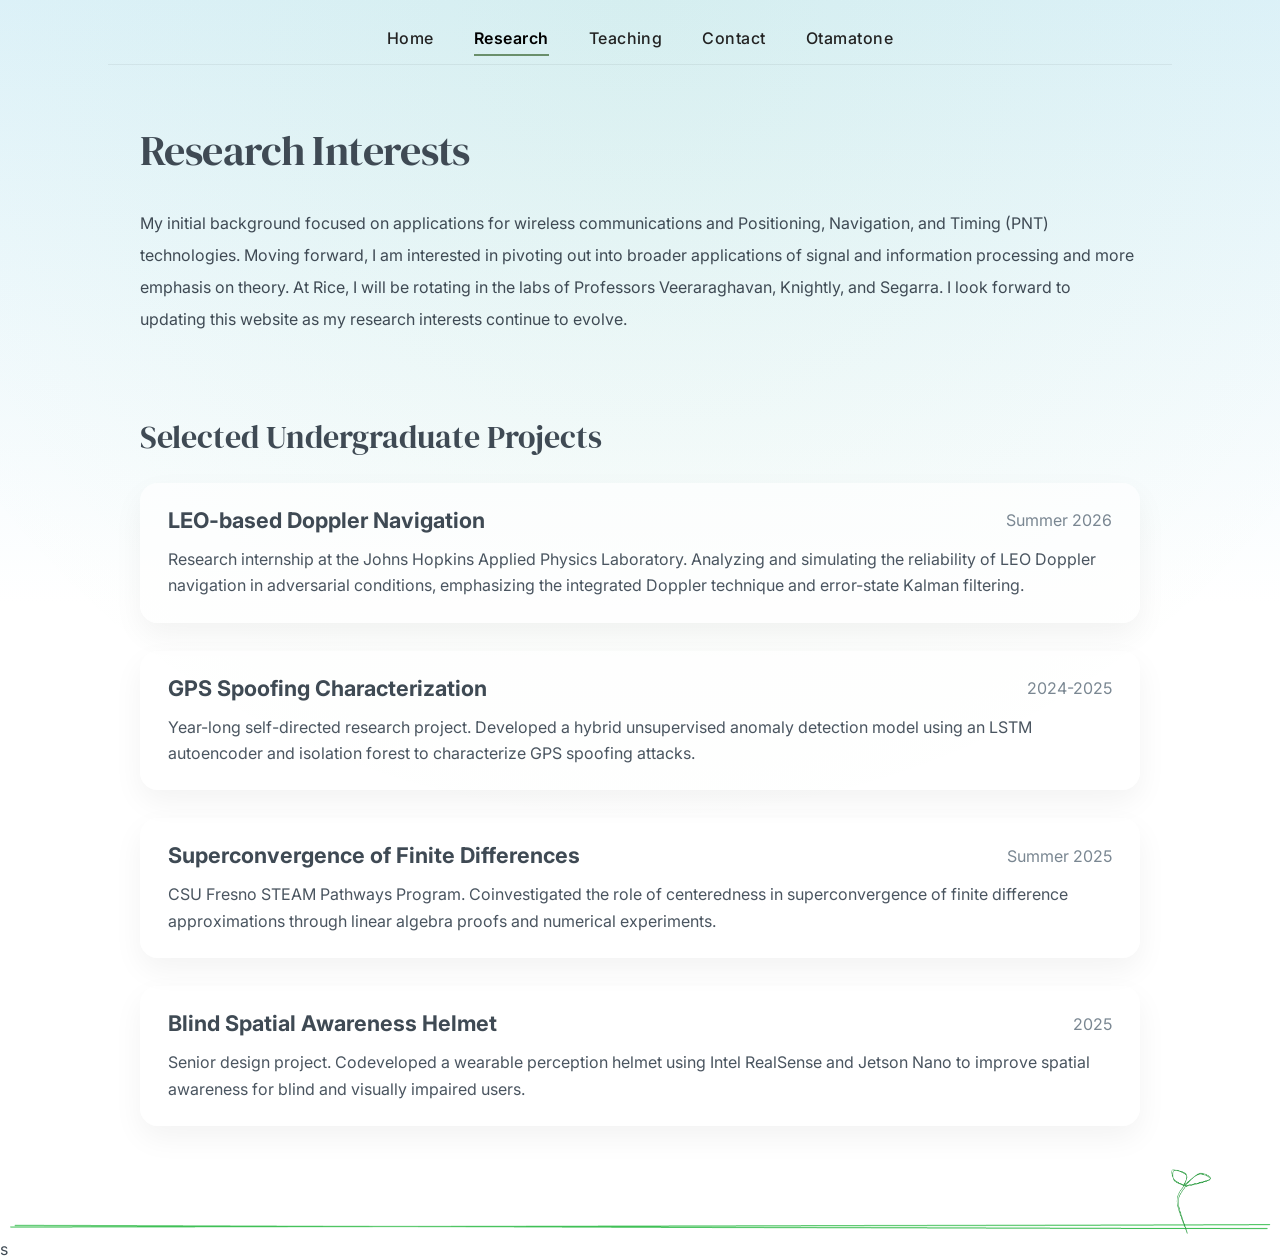
==== research.html @ c02e7fc0 "Add files via upload" ====
<!DOCTYPE html>
<html lang="en">
<head>
    <meta charset="UTF-8">
    <meta name="viewport" content="width=device-width, initial-scale=1.0">
    <link rel="stylesheet" href="style.css">
    <title>Joseph Igot</title>
    <link href="https://fonts.googleapis.com/css2?family=DM+Serif+Display&display=swap" rel="stylesheet">
    <link
    rel="stylesheet"
    href="https://cdnjs.cloudflare.com/ajax/libs/font-awesome/6.5.2/css/all.min.css"/>
    <link href="https://fonts.googleapis.com/css2?family=Inter&display=swap" rel="stylesheet">

</head>
<body>

    <!-- Site Header -->
    <header>
        <div class="navigation">
            <nav>
                <a href="index.html">Home</a>
                <a href="research.html" class="active">Research</a>
                <a href="teaching.html">Teaching</a>
                <a href="mailto:ji32@rice.edu?subject=Website%20Contact">Contact</a>
                <a href="otamatone.html">Otamatone</a>
            </nav>
        </div>
    </header>

    <!-- Homepage -->
    <section id = "research">
        <div class="research-information"> 
            <h1 class="research-information-title">Research Interests</h1>
            <p class="research-information-text">My initial background focused on applications for wireless communications and Positioning, Navigation, and Timing (PNT) technologies. 
                Moving forward, I am interested in pivoting out into broader applications of signal and information processing and more emphasis on theory. 
                At Rice, I will be rotating in the labs of Professors Veeraraghavan, Knightly, and Segarra. I look forward to updating this website as my research interests continue to evolve.
            </p>
        </div>

        <div class="projects">
            <h2 class="projects-section-title">Selected Undergraduate Projects</h2>

            <article class="project-card">
                <div class="project-header">
                    <h3 class="project-title">LEO-based Doppler Navigation</h3>
                    <h3 class="project-date">Summer 2026</h3>
                </div>
                <p>Research internship at the Johns Hopkins Applied Physics Laboratory. Analyzing and simulating the reliability of LEO Doppler navigation in adversarial conditions, emphasizing the integrated Doppler technique and error-state Kalman filtering.</p>
            </article>

            <article class="project-card">
                <div class="project-header">
                    <h3 class="project-title">GPS Spoofing Characterization</h3>
                    <h3 class="project-date">2024-2025</h3>
                </div>
                <p>Year-long self-directed research project. Developed a hybrid unsupervised anomaly detection model using an LSTM autoencoder and isolation forest to characterize GPS spoofing attacks.</p>
            </article>

            <article class="project-card">
                <div class="project-header">
                    <h3 class="project-title">Superconvergence of Finite Differences</h3>
                    <h3 class="project-date">Summer 2025</h3>
                </div>
                <p>CSU Fresno STEAM Pathways Program. Coinvestigated the role of centeredness in superconvergence of finite difference approximations through linear algebra proofs and numerical experiments.</p>
            </article>

            <article class="project-card">
                <div class="project-header">
                    <h3 class="project-title">Blind Spatial Awareness Helmet</h3>
                    <h3 class="project-date">2025</h3>
                </div>
                <p>Senior design project. Codeveloped a wearable perception helmet using Intel RealSense and Jetson Nano to improve spatial awareness for blind and visually impaired users.</p>
            </article>
        </div>


        <div class="ground">
            <img src="pictures/horizontal_line.png" class="ground-line">
            <img src="pictures/sprout.png" class="ground-sprout">
        </div>

    </section>

    <!-- Future Sections -->

</body>
</html>s
---- style.css ----
/* =========================
   Base / Global Styles
   ========================= */

html {
    -webkit-text-size-adjust: 100%;
    text-size-adjust: 100%;
    scroll-behavior: smooth;
}

body {
    margin: 0;
    min-height: calc(100vh - 90px);
    color: #3f4a54;
    font-family: 'Inter', sans-serif;
    background:
        radial-gradient(circle at top center, rgba(44, 166, 48, 0.05), transparent 60%),
        linear-gradient(to bottom, #def2fa 0%, #ffffff 48%);
    background-repeat: no-repeat;
    -webkit-font-smoothing: antialiased;
    text-rendering: optimizeLegibility;
}

img {
    display: block;
    max-width: 100%;
}

a {
    color: #2ca630;
}

::selection {
    background: rgba(44, 166, 48, 0.18);
}


/* =========================
   Site Header / Navigation
   ========================= */

.navigation {
    max-width: 1000px;
    margin: 0 auto 6px;
    padding: 24px 32px 12px;
    border-bottom: 1px solid rgba(0, 0, 0, 0.06);
}

.navigation nav {
    display: flex;
    align-items: center;
    justify-content: center;
    gap: 40px;
}

.navigation a {
    position: relative;
    padding: 4px 0;
    color: #222;
    font-size: 16px;
    font-weight: 500;
    letter-spacing: 0.03em;
    text-decoration: none;
    transition: color 0.2s ease, transform 0.2s ease;
}

.navigation a:hover {
    color: #3f4a54;
    transform: translateY(-1px);
}

.navigation a::after {
    content: "";
    position: absolute;
    left: 0;
    bottom: -4px;
    width: 0;
    height: 2px;
    background-color: #6a8f6b;
    transition: width 0.25s ease;
}

.navigation a:hover::after {
    width: 100%;
}

.navigation a.active {
    color: #000;
    font-weight: 600;
}

.navigation a.active::after {
    width: 100%;
}

@media (max-width: 800px) {
    .navigation {
        padding: 16px 10px 10px;
    }

    .navigation nav {
        display: flex;
        flex-wrap: wrap;
        justify-content: center;
        gap: 8px 12px;
    }

    .navigation a {
        font-size: 14px;
        letter-spacing: 0.01em;
    }

    .navigation a.active {
        font-weight: 600;
    }
}

/* =========================
   Ground Motif
   ========================= */

@property --scale {
    syntax: "<number>";
    inherits: false;
    initial-value: 1;
}

.ground {
    position: relative;
    width: 100%;
    margin-top: 88px;
}

.ground-line {
    display: block;
    width: 100%;
    animation: groundBounce 3s ease-in-out infinite;
}

.ground-chicken {
    position: absolute;
    right: 25%;
    bottom: 0;
    width: 120px;
    transform-origin: center bottom;
    --scale: 1;
    animation: chickenBob 3.2s ease-in-out infinite;
    filter: drop-shadow(0px 3px 4px rgba(0, 0, 0, 0.08));
}

.ground-chicken:hover {
    --scale: 1.08;
}

.ground-clover {
    position: absolute;
    left: 10%;
    bottom: 0;
    width: 60px;
    transform-origin: center bottom;
    --scale: 1;
    --sway: 1;
    animation: plantSwayLeft 5.2s ease-in-out infinite;
}



.ground-clover:hover {
    --scale: 1.08;
}

.ground-sprout {
    position: absolute;
    right: 5%;
    bottom: 0;
    width: 50px;
    transform-origin: center bottom;
    --scale: 1;
    --sway: 1;
    animation: plantSwayRight 5.2s ease-in-out infinite;
}

.ground-sprout:hover {
    --scale: 1.08;
}

/* =========================
   Hero Section
   ========================= */

.hero {
    display: flex;
    align-items: center;
    justify-content: center;
    gap: 40px;

    max-width: 1000px;
    margin: 0 auto 24px;
    padding: 56px 48px 0;

    animation: fadeLift 0.7s ease both;
    animation-delay: 0.08s;
}

.hero-media {
    display: flex;
    flex-direction: column;
    align-items: center;
}

.hero-media img {
    width: 260px;
    max-width: 900px;
    margin-right: 0;
    border-radius: 50%;
    box-shadow: 0 10px 30px rgba(0, 0, 0, 0.08);
}

.social-icons {
    display: flex;
    justify-content: center;
    gap: 18px;
    margin-top: 18px;
}

.social-icons a {
    color: #4a5560;
    font-size: 28px;
    transition: color 0.2s ease, transform 0.2s ease;
}

.social-icons a:hover {
    color: #2ca630;
    transform: translateY(-2px);
}

.hero-title {
    margin-bottom: 0.45em;
    font-family: "DM Serif Display", serif;
    font-size: 3.3rem;
    font-weight: 400;
    line-height: 1;
    letter-spacing: -0.025em;
    text-align: left;
    text-decoration: underline;
    text-decoration-color: #2ca630;
    text-decoration-thickness: 2px;
    text-underline-offset: 5px;
}

.hero-text {
    max-width: 680px;
    color: #4a5560;
    font-size: 18px;
    line-height: 1.72;
}

/* =========================
   Research
   ========================= */

.research-information {
    display: flex;
    flex-direction: column;
    align-items: flex-start;
    justify-content: center;
    max-width: 1000px;
    margin: 0 auto 40px;
    padding: 56px 48px 0;
    animation: fadeLift 0.7s ease both
}

.research-information-title {
    margin: 0 0 0.75em 0;
    font-family: "DM Serif Display", serif;
    font-size: 2.6rem;
    font-weight: 400;
    line-height: 1.15;
    letter-spacing: -0.015em;
    text-align: left;
}

.research-information h1 {
    margin-bottom: 16px; /* or even 8px */
}

.research-information p {
    line-height: 2;
}

.projects {
    max-width: 1000px;
    margin: 0 auto;
    padding: 24px 48px 0;
}

.projects-section-title {
    margin: 0 0 24px;
    font-family: "DM Serif Display", serif;
    font-size: 2rem;
    font-weight: 400;
    color: #3f4a54;
}

.project-card {
    margin-bottom: 28px;
    padding: 24px 28px;
    border-radius: 18px;
    background: rgba(255, 255, 255, 0.68);
    box-shadow: 0 12px 30px rgba(0, 0, 0, 0.05);
}

.project-header {
    display: flex;
    align-items: center;
    justify-content: space-between;
    margin-bottom: 12px;
}

.project-title,
.project-date {
    margin: 0;
}

.project-title {
    font-size: 1.35rem;
    line-height: 1.25;
    color: #3f4a54;
}

.project-date {
    font-size: 1rem;
    font-weight: 400;
    color: #7a8792;
    white-space: nowrap;
}

.project-card p {
    margin: 0;
    color: #4a5560;
    font-size: 16px;
    line-height: 1.65;
}


/* =========================
   Teaching
   ========================= */

/* Override of the base body gradient */
.teaching-page {
    background:
        radial-gradient(circle at 30% 18%, rgba(44, 166, 48, 0.04), transparent 58%),
        linear-gradient(
            to bottom,
            #def2fa 0%,
            #f8fcfe 35%,
            #f7faf9 60%,
            #fafbfa 95%,
            #ffffff 100%
        );
        background-repeat: no-repeat;
    }



.teaching-top {
    display: flex;
    align-items: flex-start;
    justify-content: center;
    gap: 80px;

    max-width: 1000px;
    margin: 0 auto 40px;
    padding: 56px 48px 0;
}

.teaching-statement {
    flex: 1.2;
    max-width: 680px;
    animation: fadeLift 0.7s ease both;
    animation-delay: 0.08s;
}

.teaching-statement-title {
    margin: 0 0 0.75em 0;
    font-family: "DM Serif Display", serif;
    font-size: 2.6rem;
    font-weight: 400;
    line-height: 1.15;
    letter-spacing: -0.015em;
    text-align: left;
}

.teaching-statement-text {
    margin-bottom: 1.8em;
    color: #4a5560;
    font-size: 18px;
    line-height: 1.72;
}

.california {
    display: flex;
    flex: 0.8;
    align-items: flex-start;
    justify-content: center;
    padding-top: 72px;
    animation: slideInRightSoft 0.85s ease both;
    animation-delay: 0.18s;
}

.california-visual {
    transition: transform 0.3s ease;
}

.california-visual:hover {
    transform: translateY(-3px);
}

.california-figure {
    position: relative;
    width: min(520px, 100%);
    min-height: 420px;
}

.california-figure::after {
    content: "";
    position: absolute;
    top: 8%;
    left: 63%;
    max-width: calc(100vw - 40px);
    width: 330px;
    height: 278px;
    z-index: 1;
    border-radius: 24px;
    background: rgba(255, 255, 255, 0.05);
    backdrop-filter: blur(6px);
    box-shadow: 0 10px 30px rgba(0, 0, 0, 0.06);
    pointer-events: none;
}

.california-map {
    display: block;
    width: 100%;
    max-width: 250px;
    height: auto;
    filter: drop-shadow(-4px 1px 5px rgba(0, 0, 0, 0.14));
}

.california-pin {
    position: absolute;
    top: 48%;
    left: 21%;
    z-index: 3;

    width: 40px;
    height: 40px;
    padding: 0;
    border: 0;

    cursor: pointer;
    background: transparent;
    transform: translate(-50%, -50%);
    transition: transform 0.25s ease, filter 0.25s ease;
    animation: pinPulse 2.2s ease-in-out infinite;
    filter: drop-shadow(0 0 4px rgba(44, 166, 48, 0.22));
}

.california-pin img {
    display: block;
    width: 100%;
    height: auto;
}

.california-pin:hover,
.california-pin:focus-visible {
    transform: translate(-50%, -50%) scale(1.12);
    filter: drop-shadow(0 0 8px rgba(44, 166, 48, 0.38));
}

.map-label {
    position: absolute;
    top: 55%;
    left: 24%;
    transform: translate(-50%, -50%);
    pointer-events: none;
    color: #af3f3f;
    font-size: 13px;
    font-weight: 600;
    opacity: 0.85;
}

.map-gallery {
    position: absolute;
    top: 8%;
    left: 63%;
    z-index: 2;
    max-width: calc(100vw - 40px);
    width: 330px;
    padding: 14px 14px 18px;
    border-radius: 24px;

    background: rgba(255, 255, 255, 0.72);
    backdrop-filter: blur(10px);
    box-shadow: 0 18px 40px rgba(0, 0, 0, 0.08);

    opacity: 0;
    visibility: hidden;
    transform: translateY(10px) scale(0.98);
    transition:
        opacity 0.25s ease,
        transform 0.25s ease,
        visibility 0.25s ease;
}

.california-figure:hover .map-gallery,
.california-figure:focus-within .map-gallery,
.california-figure.gallery-open .map-gallery {
    opacity: 1;
    visibility: visible;
    transform: translateY(0) scale(1);
}

.california-figure:hover::after,
.california-figure:focus-within::after,
.california-figure.gallery-open::after {
    opacity: 0;
}

.gallery-track {
    position: relative;
    width: 100%;
    aspect-ratio: 5 / 4;
    overflow: hidden;
    border-radius: 20px;
    background: #eef3f6;
}

.gallery-image {
    position: absolute;
    inset: 0;
    width: 100%;
    height: 100%;
    object-fit: contain;
    opacity: 0;
    transform: scale(0.8);
    transition: opacity 0.3s ease, transform 0.3s ease;
}

.gallery-image.active {
    opacity: 1;
    transform: scale(1);
}

.gallery-arrow {
    position: absolute;
    top: 50%;
    z-index: 4;

    width: 38px;
    height: 38px;
    border: 0;
    border-radius: 999px;

    cursor: pointer;
    background: rgba(255, 255, 255, 0.92);
    box-shadow: 0 6px 16px rgba(0, 0, 0, 0.12);

    font-size: 24px;
    line-height: 1;
    transform: translateY(-50%);
}

.gallery-prev {
    left: 22px;
}

.gallery-next {
    right: 22px;
}

.gallery-dots {
    display: flex;
    justify-content: center;
    gap: 10px;
    margin-top: 12px;
}

.gallery-dot {
    width: 8px;
    height: 8px;
    border: 0;
    border-radius: 999px;
    cursor: pointer;
    background: #111;
    opacity: 0.28;
}

.gallery-dot.active {
    opacity: 1;
}


/* =========================
   Teaching Responsive
   ========================= */

@media (max-width: 800px) {
    .teaching-top {
        flex-direction: column;
        gap: 32px;
        padding: 40px 20px 0;
    }

    .california {
    display: none;
  }
}


/* =========================
   Teaching Experience (New)
   ========================= */

.teaching-experience::before {
    content: "";
    display: block;
    height: 40px;
    margin-bottom: 16px;

    background: linear-gradient(
        to bottom,
        rgba(222, 242, 250, 0.8),
        rgba(247, 250, 249, 0)
    );

    border-radius: 50%;
    filter: blur(8px);
    opacity: 0.4;

    position: absolute;
    top: -40px;
    left: 0;
    width: 100%;
    height: 60px;
    pointer-events: none;
}

.teaching-experience {
    display: flex;
    flex-direction: column;
    align-items: flex-start;
    gap: 32px;
    max-width: 1000px;
    margin: 0 auto 40px;
    padding: 56px 48px 0;
        background:
        linear-gradient(
            to top,
            rgba(0, 0, 0, 0.06) 0%,
            rgba(0, 0, 0, 0.03) 35%,
            rgba(0, 0, 0, 0.06) 0%,
        ),
        #f6faf8;

    border-radius: 24px;
    backdrop-filter: blur(6px);
    border-radius: 24px;
    padding: 72px 48px 48px;

     animation: fadeLift 0.7s ease both;
     animation-delay: 0.08s;
}




/* Section title */
.teaching-experience-title {
    font-family: "DM Serif Display", serif;
    font-size: 2.6rem;
    font-weight: 400;
    line-height: 1.15;
    letter-spacing: -0.015em;
}

/* Two-column layout */
.teaching-experience-columns {
    display: flex;
    gap: 64px;
    width: 100%;
}

/* Each column */
.teaching-experience-group {
    flex: 1;
    display: flex;
    flex-direction: column;
    gap: 20px;
}

/* Column titles */
.teaching-experience-group-title {
    font-family: "DM Serif Display", serif;
    font-size: 1.6rem;
    font-weight: 400;
    line-height: 1.2;
}

/* Card container */
.teaching-experience-cards {
    display: flex;
    flex-direction: column;
    gap: 20px;
}

/* Individual card */
.teaching-experience-card {
    padding: 18px 20px;
    border-radius: 14px;

    background: rgba(255, 255, 255, 0.85);
    border: 1px solid rgba(0, 0, 0, 0.04);
    backdrop-filter: blur(8px);

    box-shadow: 0 8px 20px rgba(0, 0, 0, 0.04);

    transition: transform 0.2s ease, box-shadow 0.2s ease;
}

/* Subtle hover interaction */
.teaching-experience-card:hover {
    transform: translateY(-3px);
    box-shadow: 0 12px 26px rgba(0, 0, 0, 0.08);
}

/* Card text styles */
.teaching-experience-card-title {
    font-family: 'Inter', sans-serif;
    font-size: 18px;
    font-weight: 600;
    color: #222;
    margin-bottom: 4px;
}

.teaching-experience-card-dates {
    font-family: 'Inter', sans-serif;
    font-size: 16px;
    color: #666665;
    margin-bottom: 6px;
}

.teaching-experience-card-description {
    font-family: 'Inter', sans-serif;
    font-size: 17px;
    color: #4a5560;
    line-height: 1.6;
}

@media (max-width: 800px) {
    .teaching-experience-columns {
        flex-direction: column;
        gap: 40px;
    }
}

/* =========================
   Otamatone
   ========================= */

.party {
    background: linear-gradient(
        to right,
        #fbe6f0,
        #e7fcfa,
        #e9e6fb,
        #fef0e3,
        #e2ffdf,
        #fef0e3,
        #e9e6fb,
        #e7fcfa,
        #fbe6f0
    );
    background-size: 200% 100%;
    animation: backgroundPan 10s linear infinite;
}

@keyframes backgroundPan {
    from {
        background-position: 0%;
    }
    to {
        background-position: -200%;
    }
}

@keyframes backgroundPan {
    from {
        background-position: 0% center;
    }

    to {
        background-position: -200% center;
    }
}


#scene {
    position: relative;
    width: 100vw;
    height: 90vh;
    overflow: hidden;
}

.tile {
  opacity: 0.4;
  position: relative;
}

.tile:before {
    background-color: rgb(225, 253, 255);
    opacity: 0.4;
    content: "";
    position: absolute;
    inset: 0.5px
}

.tile:hover {
    opacity: 0.6;
}

#tiles {
    height: 100vh;
    width: 100vw;
    display: grid;
    grid-template-columns: repeat(var(--columns), 1fr);
    grid-template-rows: repeat(var(--rows), 1fr);
}

#scene .ground {
    position: absolute;
    left: 0;
    bottom: 0;
    width: 100%;
    z-index: 2;
}

#scene .spotlight {
    position: absolute;
    left: 33%;
    bottom: 25%;
    width: 35%;
    z-index: 2;
    pointer-events: auto;
    animation: otamatoneHop 1.57s ease-in-out infinite;
}

#scene .otamatone-dancer {
    width: 100%;
    --scale: 1;
    transform-origin: center bottom;
    transition: transform 0.2s ease;
    animation: otamatoneFlip 1.57s steps(1) infinite;
}


#scene .otamatone-dancer img {
    display: block;
    width: 100%;
    animation: otamatoneWobble 0.393s ease-in-out infinite alternate;
}

#scene .spotlight:hover .otamatone-dancer {
    --scale: 1.08;
}

#scene .ground-clover,
#scene .ground-sprout {
    --sway: 2; /* increase intensity */
}

#scene .ground-clover,
#scene .ground-sprout {
    --sway: 4;
    animation-duration: 1.57s;
}

#scene .ground-chicken {
    animation: chickenDance 1.57s ease-in-out infinite;
}

/* =========================
   Instagram Panel
   ========================= */

.instagram-panel {
    position: absolute;
    left: 18%;
    top: 40%;
    transform: translateY(-50%);
    width: min(28vw, 340px);
    min-width: 220px;
    max-width: 340px;
    z-index: 3;
}

.ig-card {
    width: 100%;
    padding: clamp(14px, 2vw, 22px);

    /* more "glass", less flat white */
    background: rgba(255, 255, 255, 0.35);
    backdrop-filter: blur(12px);
    -webkit-backdrop-filter: blur(12px);

    border-radius: clamp(16px, 2vw, 22px);

    /* subtle edge instead of heavy box */
    border: 1px solid rgba(255, 255, 255, 0.3);

    text-align: center;

    /* softer, more diffused shadow */
    box-shadow: 
        0 8px 20px rgba(0, 0, 0, 0.12),
        0 2px 6px rgba(0, 0, 0, 0.08);

    font-family: 'Inter', sans-serif;
    box-sizing: border-box;
}

.card::before {
  content: "";
  position: absolute;
  inset: -4px;
  background: conic-gradient(
    from 0deg,
    transparent 0%,
    transparent 40%,
    rgba(255,255,255,0.9) 48%,
    white 50%,
    rgba(255,255,255,0.9) 52%,
    transparent 60%,
    transparent 100%
    );
  animation: spin 3s linear infinite;
}

.card::after {
  content: "";
  position: absolute;
  inset: 4px;
  background: #111; /* your card background */
  border-radius: 14px;
}

@keyframes spin {
  to {
    transform: rotate(360deg);
  }
}

.ig-avatar {
    width: clamp(64px, 7vw, 96px);
    height: clamp(64px, 7vw, 96px);
    border-radius: 50%;
    margin: 0 auto 10px;
    object-fit: cover;
}

.ig-card h3 {
    margin: 0 0 8px;
    font-size: clamp(1rem, 1.6vw, 1.3rem);
}

.ig-card p {
    margin: 0;
    font-size: clamp(0.9rem, 1.2vw, 1rem);
    line-height: 1.4;
}

.ig-button {
    display: inline-block;
    margin-top: 12px;
    padding: clamp(9px, 1vw, 11px) clamp(16px, 1.6vw, 20px);
    background: #E1306C;
    color: white;
    text-decoration: none;
    border-radius: 999px;
    font-weight: bold;
    font-size: clamp(0.88rem, 1.1vw, 0.98rem);
    transition: background 0.2s ease, transform 0.2s ease;
}

.ig-button:hover {
    background: #c72a5f;
    transform: translateY(-1px);
}

@media (max-width: 900px) {
    .instagram-panel {
        left: 24px;
        top: 22%;
        width: min(34vw, 300px);
        min-width: 200px;
    }
}

@media (max-width: 700px) {
    .instagram-panel {
        position: static;
        transform: none;
        width: min(92vw, 360px);
        min-width: 0;
        margin: 20px auto 0;
    }
}

/* =========================
   Bragging
   ========================= */

.bragging {
    position: absolute;
    color: #525a62;
    font-size: 18px;
    line-height: 1.72;
    max-width: 400px;
    left: 65%;
    top:25%;
    z-index: 3;
    transform: translateX(-40px);
    animation: fadeSlideIn 1s ease-out forwards;
    text-shadow: 0 2px 8px rgba(0, 0, 0, 0.15);
}   

.bragging:hover {
    text-shadow: 0 4px 12px rgba(224, 235, 158, 0.376);
    transform: translateX(-40px) translateY(-2px);
}

.bragging h3 {
    font-family: "DM Serif Display", serif;
    font-weight: 200;
    color:#525a62;
}

/* TEXT sits on top */
.bragging h3,
.bragging p {
  position: relative;
  z-index: 2;
}

.bragging p {
    font-family: 'Inter', sans-serif;
    font-size: 16px; 
}

/* PARTICLE LAYER */
.particle-field {
  position: absolute;
  inset: 0;             /* fill entire bragging div */
  z-index: 1;
  pointer-events: none; /* don't block clicks */
}

.particle-field {
  position: absolute;
  inset: 0;
  z-index: 1;
  pointer-events: none;
}

.bubble {
  position: absolute;
  bottom: -30px;
  left: var(--x);
  width: var(--size);
  height: var(--size);
  border-radius: 50%;
  box-shadow: 0 0 10px rgba(255,255,255,0.2);
  opacity: 0;
  animation: bubbleFloat 6s ease-in infinite;
  animation-delay: var(--delay);
}

@keyframes bubbleFloat {
  0% {
    transform: translateY(0) translateX(0) scale(0.7);
    opacity: 0;
  }
  15% {
    opacity: 0.7;
  }
  50% {
    transform: translateY(-120px) translateX(20px) scale(1);
  }
  100% {
    transform: translateY(-260px) translateX(-10px) scale(1.1);
    opacity: 0;
  }
}

/* =========================
   Play button
   ========================= */

#music-btn {
    position: absolute;
    top: 73%;
    right: 44%;
    background: #ffcc00;
    border: none;
    padding: 10px 16px;
    font-family: 'Inter', sans-serif;
    font-size: 16px;
    border-radius: 8px;
    cursor: pointer;
    box-shadow: 0 4px 0 #cc9900;
}

#music-btn:active {
    transform: translateY(2px);
    box-shadow: 0 2px 0 #cc9900;
}



/* =========================
   Animations
   ========================= */

@keyframes chickenDance {
    /* START: facing LEFT (default image) */
    0% {
        transform: translateX(0) translateY(0) scaleX(1) scale(var(--scale));
    }

    /* hop left 1 */
    12.5% {
        transform: translateX(-20px) translateY(-15px) scaleX(1) scale(var(--scale));
    }

    /* land left 1 */
    25% {
        transform: translateX(-40px) translateY(0) scaleX(1) scale(var(--scale));
    }

    /* hop left 2 */
    37.5% {
        transform: translateX(-60px) translateY(-15px) scaleX(1) scale(var(--scale));
    }

    /* land left 2 */
    50% {
        transform: translateX(-80px) translateY(0) scaleX(1) scale(var(--scale));
    }

    /* TURN AROUND (face right) */
    50.01% {
        transform: translateX(-80px) translateY(0) scaleX(-1) scale(var(--scale));
    }

    /* hop right 1 */
    62.5% {
        transform: translateX(-60px) translateY(-15px) scaleX(-1) scale(var(--scale));
    }

    /* land right 1 */
    75% {
        transform: translateX(-40px) translateY(0) scaleX(-1) scale(var(--scale));
    }

    /* hop right 2 */
    87.5% {
        transform: translateX(-20px) translateY(-15px) scaleX(-1) scale(var(--scale));
    }

    /* back to start */
    100% {
        transform: translateX(0) translateY(0) scaleX(-1) scale(var(--scale));
    }
}

@keyframes fadeLift {
    0% {
        opacity: 0;
        transform: translateY(10px);
    }

    100% {
        opacity: 1;
        transform: translateY(0);
    }
}

@keyframes groundBounce {
    0% {
        transform: translateY(0);
    }
    25% {
        transform: translateY(1px); /* sink */
    }
    50% {
        transform: translateY(0);
    }
    75% {
        transform: translateY(0px); /* slight rise */
    }
    100% {
        transform: translateY(0);
    }
}

@keyframes chickenBob {
    0% {
        transform: translateY(0px) scale(var(--scale));
    }

    50% {
        transform: translateY(-4px) scale(var(--scale));
    }

    100% {
        transform: translateY(0px) scale(var(--scale));
    }
}

@keyframes plantSwayLeft {
    0%   { transform: rotate(0deg) scale(var(--scale)); }
    25%  { transform: rotate(calc(-4deg * var(--sway))) scale(var(--scale)); }
    50%  { transform: rotate(calc(3deg * var(--sway))) scale(var(--scale)); }
    75%  { transform: rotate(calc(-2deg * var(--sway))) scale(var(--scale)); }
    100% { transform: rotate(0deg) scale(var(--scale)); }
}

@keyframes plantSwayRight {
    0%   { transform: rotate(0deg) scale(var(--scale)); }
    25%  { transform: rotate(calc(3deg * var(--sway))) scale(var(--scale)); }
    50%  { transform: rotate(calc(-4deg * var(--sway))) scale(var(--scale)); }
    75%  { transform: rotate(calc(2deg * var(--sway))) scale(var(--scale)); }
    100% { transform: rotate(0deg) scale(var(--scale)); }
}

@keyframes pinPulse {
    0%,
    100% {
        transform: translate(-50%, -50%) scale(1);
    }

    50% {
        transform: translate(-50%, -50%) scale(1.08);
    }
}

@keyframes slideInRightSoft {
    0% {
        opacity: 0;
        transform: translateX(24px);
    }

    100% {
        opacity: 1;
        transform: translateX(0);
    }
}

@keyframes otamatoneHop {
    0% {
        transform: translateX(0) translateY(0);
    }
    20% {
        transform: translateX(20px) translateY(-28px);
    }
    40% {
        transform: translateX(60px) translateY(0);
    }
    50% {
        transform: translateX(60px) translateY(0);
    }
    70% {
        transform: translateX(20px) translateY(-28px);
    }
    90% {
        transform: translateX(0) translateY(0);
    }
    100% {
        transform: translateX(0) translateY(0);
    }
}

@keyframes otamatoneFlip {
    0%, 49% {
        transform: scaleX(1) scale(var(--scale));
    }
    50%, 100% {
        transform: scaleX(-1) scale(var(--scale));
    }
}

@keyframes otamatoneWobble {
    from {
        transform: rotate(-3deg);
    }
    to {
        transform: rotate(3deg);
    }
}

/* Fade + slide in */
@keyframes fadeSlideIn {
  to {
    opacity: 1;
    transform: translateX(0);
  }
}

/* Shiny sweep effect */
.award-text::after {
  content: "";
  position: absolute;
  top: 0;
  left: -100%;
  width: 50%;
  height: 100%;
  background: linear-gradient(
    120deg,
    transparent,
    rgba(255, 255, 255, 0.8),
    transparent
  );
  transform: skewX(-25deg);
  animation: shine 1.2s ease-out 0.6s forwards;
}

@keyframes shine {
  to {
    left: 150%;
  }
}
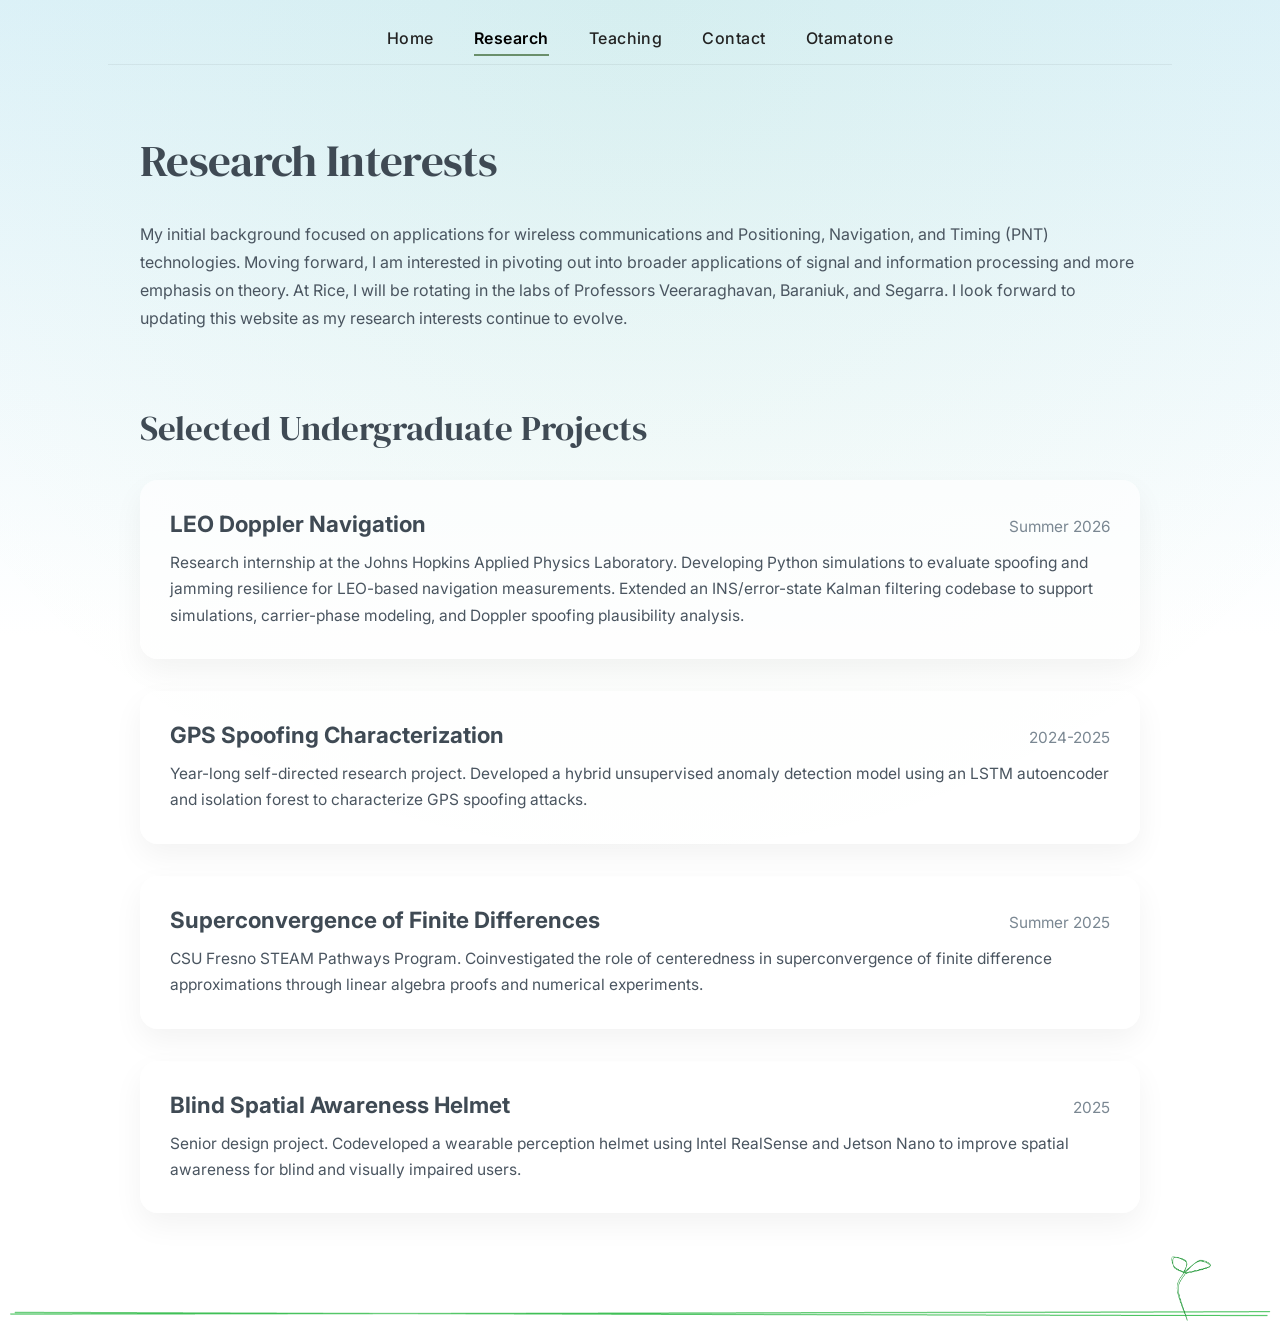
==== commit fb737279: "Updating website size adjustments" ====
--- a/research.html
+++ b/research.html
@@ -33,7 +33,7 @@
             <h1 class="research-information-title">Research Interests</h1>
             <p class="research-information-text">My initial background focused on applications for wireless communications and Positioning, Navigation, and Timing (PNT) technologies. 
                 Moving forward, I am interested in pivoting out into broader applications of signal and information processing and more emphasis on theory. 
-                At Rice, I will be rotating in the labs of Professors Veeraraghavan, Knightly, and Segarra. I look forward to updating this website as my research interests continue to evolve.
+                At Rice, I will be rotating in the labs of Professors Veeraraghavan, Baraniuk, and Segarra. I look forward to updating this website as my research interests continue to evolve.
             </p>
         </div>
 
@@ -42,10 +42,10 @@
 
             <article class="project-card">
                 <div class="project-header">
-                    <h3 class="project-title">LEO-based Doppler Navigation</h3>
+                    <h3 class="project-title">LEO Doppler Navigation</h3>
                     <h3 class="project-date">Summer 2026</h3>
                 </div>
-                <p>Research internship at the Johns Hopkins Applied Physics Laboratory. Analyzing and simulating the reliability of LEO Doppler navigation in adversarial conditions, emphasizing the integrated Doppler technique and error-state Kalman filtering.</p>
+                <p>Research internship at the Johns Hopkins Applied Physics Laboratory. Developing Python simulations to evaluate spoofing and jamming resilience for LEO-based navigation measurements. Extended an INS/error-state Kalman filtering codebase to support simulations, carrier-phase modeling, and Doppler spoofing plausibility analysis. </p>
             </article>
 
             <article class="project-card">
@@ -84,4 +84,4 @@
     <!-- Future Sections -->
 
 </body>
-</html>s+</html>
--- a/style.css
+++ b/style.css
@@ -192,52 +192,40 @@
     display: flex;
     align-items: center;
     justify-content: center;
-    gap: 40px;
-
-    max-width: 1000px;
+    gap: clamp(28px, 5vw, 72px);
+
+    max-width: min(1120px, 92vw);
     margin: 0 auto 24px;
-    padding: 56px 48px 0;
+    padding: clamp(36px, 6vw, 72px) clamp(24px, 5vw, 56px) 0;
 
     animation: fadeLift 0.7s ease both;
     animation-delay: 0.08s;
 }
 
 .hero-media {
+    flex: 0 1 auto;
     display: flex;
     flex-direction: column;
     align-items: center;
 }
 
 .hero-media img {
-    width: 260px;
-    max-width: 900px;
+    width: clamp(220px, 22vw, 300px);
     margin-right: 0;
     border-radius: 50%;
     box-shadow: 0 10px 30px rgba(0, 0, 0, 0.08);
 }
 
-.social-icons {
-    display: flex;
-    justify-content: center;
-    gap: 18px;
-    margin-top: 18px;
-}
-
-.social-icons a {
-    color: #4a5560;
-    font-size: 28px;
-    transition: color 0.2s ease, transform 0.2s ease;
-}
-
-.social-icons a:hover {
-    color: #2ca630;
-    transform: translateY(-2px);
+.hero-content {
+    flex: 1 1 560px;
+    max-width: 680px;
+    min-width: 0;
 }
 
 .hero-title {
     margin-bottom: 0.45em;
     font-family: "DM Serif Display", serif;
-    font-size: 3.3rem;
+    font-size: clamp(2.7rem, 4vw, 3.5rem);
     font-weight: 400;
     line-height: 1;
     letter-spacing: -0.025em;
@@ -251,8 +239,69 @@
 .hero-text {
     max-width: 680px;
     color: #4a5560;
-    font-size: 18px;
+    font-size: clamp(16px, 1.25vw, 18px);
     line-height: 1.72;
+}
+
+.social-icons {
+    display: flex;
+    justify-content: center;
+    gap: clamp(14px, 2vw, 22px);
+    margin-top: clamp(14px, 2vw, 22px);
+}
+
+.social-icons a {
+    color: #4a5560;
+    font-size: clamp(24px, 2.5vw, 32px);
+    transition: color 0.2s ease, transform 0.2s ease;
+}
+
+.social-icons a:hover {
+    color: #2ca630;
+    transform: translateY(-2px);
+}
+
+@media (max-width: 1000px) {
+    .hero {
+        max-width: 92vw;
+        gap: 32px;
+        padding-left: 32px;
+        padding-right: 32px;
+    }
+
+    .hero-media img {
+        width: 230px;
+    }
+
+    .hero-title {
+        font-size: 2.8rem;
+    }
+
+    .hero-text {
+        font-size: 16.5px;
+        line-height: 1.65;
+    }
+}
+
+@media (max-width: 800px) {
+    .hero {
+        flex-direction: column;
+        text-align: center;
+        padding: 40px 20px 0;
+        gap: 28px;
+    }
+
+    .hero-title {
+        text-align: center;
+    }
+
+    .hero-text {
+        font-size: 16px;
+    }
+
+    .hero-media img {
+        width: 220px;
+    }
 }
 
 /* =========================
@@ -264,47 +313,56 @@
     flex-direction: column;
     align-items: flex-start;
     justify-content: center;
-    max-width: 1000px;
+
+    max-width: min(1000px, 92vw);
     margin: 0 auto 40px;
-    padding: 56px 48px 0;
-    animation: fadeLift 0.7s ease both
+
+    padding: clamp(36px, 6vw, 64px) clamp(24px, 5vw, 56px) 0;
+
+    animation: fadeLift 0.7s ease both;
 }
 
 .research-information-title {
     margin: 0 0 0.75em 0;
     font-family: "DM Serif Display", serif;
-    font-size: 2.6rem;
+
+    font-size: clamp(2.1rem, 3.5vw, 2.8rem);
+
     font-weight: 400;
     line-height: 1.15;
     letter-spacing: -0.015em;
     text-align: left;
 }
 
-.research-information h1 {
-    margin-bottom: 16px; /* or even 8px */
-}
-
-.research-information p {
-    line-height: 2;
+.research-information-text {
+    max-width: 1000px;
+    margin: 0;
+
+    color: #4a5560;
+    font-size: clamp(16px, 1.25vw, 18px);
+    line-height: 1.75;
 }
 
 .projects {
-    max-width: 1000px;
+    max-width: min(1000px, 92vw);
     margin: 0 auto;
-    padding: 24px 48px 0;
+
+    padding: clamp(20px, 3vw, 32px) clamp(24px, 5vw, 56px) 0;
 }
 
 .projects-section-title {
-    margin: 0 0 24px;
+    margin: 0 0 clamp(20px, 3vw, 28px);
+
     font-family: "DM Serif Display", serif;
-    font-size: 2rem;
+    font-size: clamp(1.7rem, 2.7vw, 2.2rem);
     font-weight: 400;
     color: #3f4a54;
 }
 
 .project-card {
-    margin-bottom: 28px;
-    padding: 24px 28px;
+    margin-bottom: clamp(20px, 3vw, 32px);
+    padding: clamp(20px, 3vw, 30px);
+
     border-radius: 18px;
     background: rgba(255, 255, 255, 0.68);
     box-shadow: 0 12px 30px rgba(0, 0, 0, 0.05);
@@ -312,8 +370,10 @@
 
 .project-header {
     display: flex;
-    align-items: center;
+    align-items: baseline;
     justify-content: space-between;
+    gap: 24px;
+
     margin-bottom: 12px;
 }
 
@@ -323,13 +383,13 @@
 }
 
 .project-title {
-    font-size: 1.35rem;
+    font-size: clamp(1.15rem, 1.8vw, 1.4rem);
     line-height: 1.25;
     color: #3f4a54;
 }
 
 .project-date {
-    font-size: 1rem;
+    font-size: clamp(0.95rem, 1.2vw, 1.05rem);
     font-weight: 400;
     color: #7a8792;
     white-space: nowrap;
@@ -338,10 +398,30 @@
 .project-card p {
     margin: 0;
     color: #4a5560;
-    font-size: 16px;
-    line-height: 1.65;
-}
-
+
+    font-size: clamp(15.5px, 1.15vw, 16.5px);
+    line-height: 1.7;
+}
+
+@media (max-width: 800px) {
+    .research-information,
+    .projects {
+        max-width: 100%;
+        padding-left: 20px;
+        padding-right: 20px;
+    }
+
+    .project-header {
+        flex-direction: column;
+        align-items: flex-start;
+        gap: 4px;
+    }
+
+    .project-date {
+        white-space: normal;
+        font-size: 0.95rem;
+    }
+}
 
 /* =========================
    Teaching
@@ -385,7 +465,7 @@
 .teaching-statement-title {
     margin: 0 0 0.75em 0;
     font-family: "DM Serif Display", serif;
-    font-size: 2.6rem;
+    font-size: clamp(2.1rem, 3.5vw, 2.8rem);
     font-weight: 400;
     line-height: 1.15;
     letter-spacing: -0.015em;
@@ -395,7 +475,7 @@
 .teaching-statement-text {
     margin-bottom: 1.8em;
     color: #4a5560;
-    font-size: 18px;
+    font-size: clamp(15px, 1.25vw, 18px);
     line-height: 1.72;
 }
 
@@ -619,14 +699,53 @@
 
 
 /* =========================
-   Teaching Experience (New)
+   Teaching Experience
    ========================= */
+
+.teaching-experience {
+    position: relative;
+
+    display: flex;
+    flex-direction: column;
+    align-items: flex-start;
+
+    gap: clamp(24px, 3vw, 36px);
+
+    max-width: min(1120px, 92vw);
+    margin: clamp(32px, 5vw, 56px) auto 40px;
+
+    padding:
+        clamp(48px, 6vw, 76px)
+        clamp(24px, 5vw, 56px)
+        clamp(32px, 4vw, 52px);
+
+    background:
+        linear-gradient(
+            to top,
+            rgba(0, 0, 0, 0.06) 0%,
+            rgba(0, 0, 0, 0.03) 35%,
+            rgba(0, 0, 0, 0.06) 100%,
+        ),
+        #f6faf8;
+
+    border-radius: clamp(18px, 2vw, 24px);
+    backdrop-filter: blur(6px);
+
+    animation: fadeLift 0.7s ease both;
+    animation-delay: 0.08s;
+
+    box-sizing: border-box;
+}
 
 .teaching-experience::before {
     content: "";
-    display: block;
-    height: 40px;
-    margin-bottom: 16px;
+    position: absolute;
+
+    top: -40px;
+    left: 0;
+
+    width: 100%;
+    height: 60px;
 
     background: linear-gradient(
         to bottom,
@@ -637,87 +756,63 @@
     border-radius: 50%;
     filter: blur(8px);
     opacity: 0.4;
-
-    position: absolute;
-    top: -40px;
-    left: 0;
-    width: 100%;
-    height: 60px;
     pointer-events: none;
 }
 
-.teaching-experience {
-    display: flex;
-    flex-direction: column;
-    align-items: flex-start;
-    gap: 32px;
-    max-width: 1000px;
-    margin: 0 auto 40px;
-    padding: 56px 48px 0;
-        background:
-        linear-gradient(
-            to top,
-            rgba(0, 0, 0, 0.06) 0%,
-            rgba(0, 0, 0, 0.03) 35%,
-            rgba(0, 0, 0, 0.06) 0%,
-        ),
-        #f6faf8;
-
-    border-radius: 24px;
-    backdrop-filter: blur(6px);
-    border-radius: 24px;
-    padding: 72px 48px 48px;
-
-     animation: fadeLift 0.7s ease both;
-     animation-delay: 0.08s;
-}
-
-
-
-
-/* Section title */
 .teaching-experience-title {
+    margin: 0;
+
     font-family: "DM Serif Display", serif;
-    font-size: 2.6rem;
+    font-size: clamp(2.1rem, 3.5vw, 2.8rem);
     font-weight: 400;
     line-height: 1.15;
     letter-spacing: -0.015em;
 }
 
-/* Two-column layout */
 .teaching-experience-columns {
     display: flex;
-    gap: 64px;
-    width: 100%;
-}
-
-/* Each column */
+    align-items: flex-start;
+
+    gap: clamp(32px, 6vw, 72px);
+
+    width: 100%;
+}
+
 .teaching-experience-group {
-    flex: 1;
+    flex: 1 1 0;
+    min-width: 0;
+
     display: flex;
     flex-direction: column;
-    gap: 20px;
-}
-
-/* Column titles */
+
+    gap: clamp(16px, 2vw, 24px);
+}
+
 .teaching-experience-group-title {
+    margin: 0;
+
     font-family: "DM Serif Display", serif;
-    font-size: 1.6rem;
+    font-size: clamp(1.45rem, 2.2vw, 1.75rem);
     font-weight: 400;
     line-height: 1.2;
 }
 
-/* Card container */
 .teaching-experience-cards {
     display: flex;
     flex-direction: column;
-    gap: 20px;
-}
-
-/* Individual card */
+
+    gap: clamp(16px, 2vw, 22px);
+
+    width: 100%;
+}
+
 .teaching-experience-card {
-    padding: 18px 20px;
-    border-radius: 14px;
+    width: 100%;
+    box-sizing: border-box;
+
+    padding: clamp(16px, 2vw, 22px) clamp(18px, 2.4vw, 26px);
+
+    border-radius: clamp(14px, 1.6vw, 18px);
 
     background: rgba(255, 255, 255, 0.85);
     border: 1px solid rgba(0, 0, 0, 0.04);
@@ -728,42 +823,71 @@
     transition: transform 0.2s ease, box-shadow 0.2s ease;
 }
 
-/* Subtle hover interaction */
 .teaching-experience-card:hover {
     transform: translateY(-3px);
     box-shadow: 0 12px 26px rgba(0, 0, 0, 0.08);
 }
 
-/* Card text styles */
 .teaching-experience-card-title {
+    margin: 0 0 4px;
+
     font-family: 'Inter', sans-serif;
-    font-size: 18px;
+    font-size: clamp(16px, 1.35vw, 18px);
     font-weight: 600;
+    line-height: 1.35;
+
     color: #222;
-    margin-bottom: 4px;
 }
 
 .teaching-experience-card-dates {
+    margin: 0 0 6px;
+
     font-family: 'Inter', sans-serif;
-    font-size: 16px;
+    font-size: clamp(14px, 1.1vw, 16px);
+    line-height: 1.35;
+
     color: #666665;
-    margin-bottom: 6px;
 }
 
 .teaching-experience-card-description {
+    margin: 0;
+
     font-family: 'Inter', sans-serif;
-    font-size: 17px;
+    font-size: clamp(15px, 1.2vw, 17px);
+    line-height: 1.6;
+
     color: #4a5560;
-    line-height: 1.6;
+}
+
+.teaching-experience-card-description a {
+    color: #2ca630;
+}
+
+@media (max-width: 1000px) {
+    .teaching-experience {
+        max-width: 92vw;
+    }
+
+    .teaching-experience-columns {
+        gap: 32px;
+    }
 }
 
 @media (max-width: 800px) {
+    .teaching-experience {
+        max-width: calc(100% - 40px);
+        padding: 44px 20px 32px;
+    }
+
     .teaching-experience-columns {
         flex-direction: column;
         gap: 40px;
     }
-}
-
+
+    .teaching-experience-group {
+        width: 100%;
+    }
+}
 /* =========================
    Otamatone
    ========================= */
